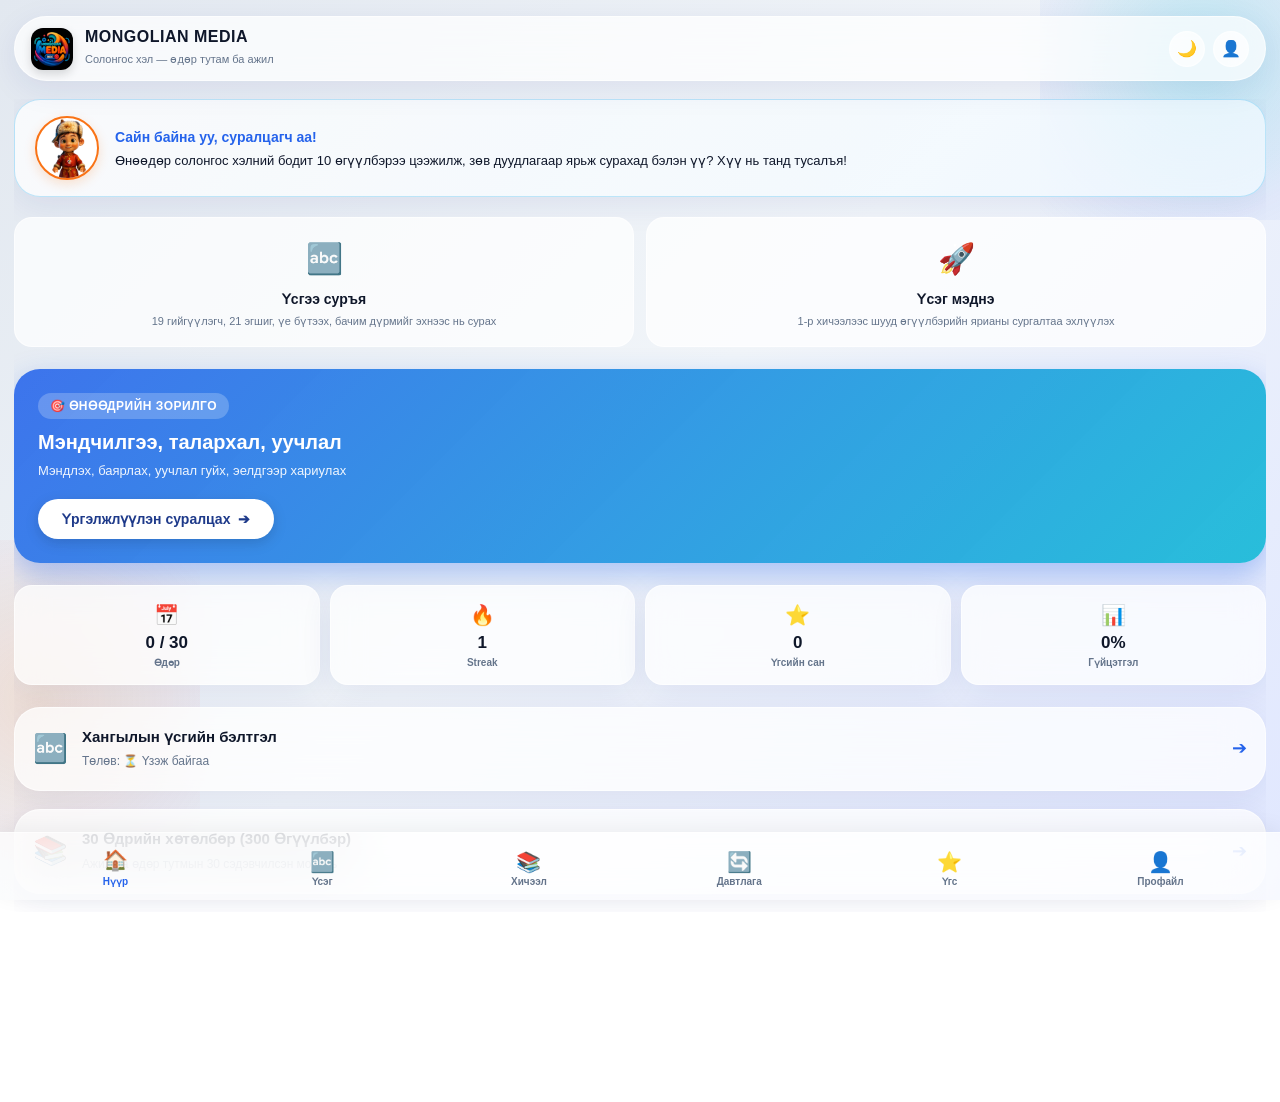
==== index.html @ 9efb55f0 "Deploy v55 - Offline Diagnostic Panel and thorough cache verification" ====
<!DOCTYPE html>
<html lang="mn">
<head>
  <meta charset="UTF-8">
  <meta name="viewport" content="width=device-width, initial-scale=1.0, maximum-scale=1.0, user-scalable=no, viewport-fit=cover">
  <meta name="theme-color" content="#090d16">
  <meta name="apple-mobile-web-app-capable" content="yes">
  <meta name="apple-mobile-web-app-status-bar-style" content="default">
  <meta name="apple-mobile-web-app-title" content="Солонгос Яриа">
  <link rel="manifest" href="/manifest.json">
  <link rel="apple-touch-icon" sizes="180x180" href="/apple-touch-icon-180x180.png">
  <link rel="apple-touch-icon" sizes="152x152" href="/apple-touch-icon-152x152.png">
  <link rel="apple-touch-icon" sizes="120x120" href="/apple-touch-icon-120x120.png">
  <link rel="apple-touch-icon" href="/apple-touch-icon.png">
  <link rel="apple-touch-icon-precomposed" href="/apple-touch-icon.png">
  <link rel="icon" type="image/png" sizes="180x180" href="/apple-touch-icon-180x180.png">
  <link rel="icon" type="image/png" sizes="192x192" href="/app-icon-192.png">
  <link rel="icon" type="image/png" sizes="512x512" href="/app-icon-512.png">
  <link rel="shortcut icon" href="/apple-touch-icon.png">
  <title>MONGOLIAN MEDIA — Солонгос хэлний сургалт</title>
  <link rel="stylesheet" href="css/glassmorphism.css">
  <script>
    (function() {
      if (!('serviceWorker' in navigator)) return;

      function showBadge(msg) {
        var b = document.getElementById('offline-ready-badge');
        if (!b) {
          b = document.createElement('div');
          b.id = 'offline-ready-badge';
          b.style.cssText = 'position:fixed;bottom:74px;left:50%;transform:translateX(-50%);background:linear-gradient(135deg,#059669,#10b981);color:#fff;padding:12px 22px;border-radius:30px;font-size:13px;font-weight:700;box-shadow:0 6px 20px rgba(0,0,0,0.5);z-index:99999;display:flex;align-items:center;gap:8px;font-family:-apple-system,BlinkMacSystemFont,sans-serif;cursor:pointer;animation:fadeIn 0.4s ease;';
          b.onclick = function() { b.remove(); };
          if (document.body) {
            document.body.appendChild(b);
          } else {
            window.addEventListener('DOMContentLoaded', function() { document.body.appendChild(b); });
          }
        }
        b.innerHTML = '<span>🟢</span><span>' + (msg || 'Офлайн горим бэлэн боллоо (Интернэтгүй ажиллана)') + '</span>';
      }

      navigator.serviceWorker.register('/sw.js', { scope: '/' }).then(function(reg) {
        console.log('[SW Head] Registered:', reg.scope);
        if (reg.active) showBadge();
        if (reg.installing) {
          reg.installing.addEventListener('statechange', function(e) {
            if (e.target.state === 'activated') showBadge();
          });
        }
        if (reg.waiting) {
          reg.waiting.addEventListener('statechange', function(e) {
            if (e.target.state === 'activated') showBadge();
          });
        }
      }).catch(function(e) { console.warn('[SW Head Err]', e); });

      navigator.serviceWorker.addEventListener('controllerchange', function() {
        showBadge();
      });

      if ('caches' in window) {
        var pollCount = 0;
        var pollTimer = setInterval(function() {
          pollCount++;
          caches.keys().then(function(keys) {
            var targetKey = keys.find(function(k) { return k.indexOf('mm-korean') !== -1; });
            if (targetKey) {
              caches.open(targetKey).then(function(c) {
                // Verify actual critical assets are in cache, NEVER just the cache name!
                Promise.all([
                  c.match('/index.html', { ignoreSearch: true }),
                  c.match('/js/app.js', { ignoreSearch: true }),
                  c.match('/js/curriculum_data.js', { ignoreSearch: true })
                ]).then(function(matches) {
                  var allFound = matches.every(function(m) { return m && m.ok; });
                  if (allFound) {
                    showBadge('🟢 Офлайн горим 100% бэлэн (Бүх файл суусан)');
                    clearInterval(pollTimer);
                  }
                }).catch(function() {});
              }).catch(function() {});
            }
            if (pollCount > 15) {
              clearInterval(pollTimer);
            }
          }).catch(function() { clearInterval(pollTimer); });
        }, 800);
      }
    })();
  </script>
</head>
<body>
  <!-- Ambient background glow elements (isolated in fixed viewport container) -->
  <div style="position: fixed; inset: 0; width: 100vw; height: 100vh; overflow: hidden; pointer-events: none; z-index: 0;">
    <div class="ambient-glow-1"></div>
    <div class="ambient-glow-2"></div>
  </div>

  <!-- Main Container -->
  <div class="app-container">
    <!-- PWA Installation Banner -->
    <div id="pwa-install-bar">
      <div class="banner-left">
        <span style="font-size: 20px;">📲</span>
        <span>Аппыг гар утсан дээрээ суулгах уу?</span>
      </div>
      <div style="display: flex; align-items: center; gap: 8px;">
        <button id="btn-pwa-install" class="banner-btn" style="display: none;">Суулгах</button>
        <button id="btn-ios-install" class="banner-btn" style="display: none;" onclick="PWA.showInstallModal()">Заавар</button>
        <button class="banner-close" onclick="PWA.dismissBanner()">&times;</button>
      </div>
    </div>

    <!-- Top Navigation Header -->
    <header class="app-header">
      <div class="header-brand" onclick="App.navigate('home')">
        <img src="assets/logo.jpg" alt="MONGOLIAN MEDIA Logo" class="header-logo">
        <div class="brand-titles">
          <h1>MONGOLIAN MEDIA</h1>
          <span class="tagline">Солонгос хэл — өдөр тутам ба ажил</span>
        </div>
      </div>
      <div class="header-actions">
        <button id="theme-toggle-btn" class="icon-btn" title="Өнгөний горим солих">
          <span id="theme-icon">🌙</span>
        </button>
        <button class="icon-btn" onclick="App.navigate('profile')" title="Хувийн тохиргоо">
          <span>👤</span>
        </button>
      </div>
    </header>

    <!-- Dynamic Content Area -->
    <main id="main-content">
      <!-- Injected via app.js -->
    </main>
  </div>

  <!-- Mobile Bottom Navigation Bar -->
  <nav class="mobile-bottom-nav">
    <button class="nav-item active" data-view="home">
      <span class="nav-icon">🏠</span>
      <span>Нүүр</span>
    </button>
    <button class="nav-item" data-view="alphabet">
      <span class="nav-icon">🔤</span>
      <span>Үсэг</span>
    </button>
    <button class="nav-item" data-view="lessons-list">
      <span class="nav-icon">📚</span>
      <span>Хичээл</span>
    </button>
    <button class="nav-item" data-view="review">
      <span class="nav-icon">🔄</span>
      <span>Давтлага</span>
    </button>
    <button class="nav-item" data-view="vocab">
      <span class="nav-icon">⭐</span>
      <span>Үгс</span>
    </button>
    <button class="nav-item" data-view="profile">
      <span class="nav-icon">👤</span>
      <span>Профайл</span>
    </button>
  </nav>

  <!-- Global Modal Overlay -->
  <div id="app-modal-overlay" class="modal-overlay" onclick="if(event.target===this) App.closeModal()">
    <div class="modal-content">
      <button class="modal-close" onclick="App.closeModal()">&times;</button>
      <h3 id="modal-title-text" style="font-size: 16px; font-weight: 800; margin-bottom: 14px; color: var(--text-main);">Гарчиг</h3>
      <div id="modal-body-area"></div>
    </div>
  </div>

  <!-- Application Logic Scripts -->
  <script src="js/api.js"></script>
  <script src="js/storage_manager.js"></script>
  <script src="js/speech_engine.js"></script>
  <script src="js/pwa.js"></script>
  <script src="js/alphabet_data.js"></script>
  <script src="js/curriculum_data.js"></script>
  <script src="js/app.js"></script>
</body>
</html>
---- css/glassmorphism.css ----
/* =============================================================
   MONGOLIAN MEDIA — Minimal Glassmorphism Design System
   Inspired by: "Minimal Glassmorphism: Clean. Calm. Clear."
   Supports: Light & Dark Modes, Frosted Glass Cards, Mobile-First
   ============================================================= */

:root {
  /* Brand Palette */
  --brand-orange: #f97316;
  --brand-cyan: #06b6d4;
  --brand-blue: #2563eb;
  --brand-red: #ef4444;

  /* Light Glass Theme (Default) */
  --bg-gradient: linear-gradient(135deg, #e2e8f0 0%, #f1f5f9 50%, #e0e7ff 100%);
  --glass-bg: rgba(255, 255, 255, 0.72);
  --glass-bg-hover: rgba(255, 255, 255, 0.88);
  --glass-border: rgba(255, 255, 255, 0.6);
  --glass-border-focus: rgba(37, 99, 235, 0.4);
  --glass-shadow: 0 8px 32px 0 rgba(31, 38, 135, 0.08);
  --glass-shadow-lg: 0 14px 40px 0 rgba(31, 38, 135, 0.14);

  --text-main: #0f172a;
  --text-muted: #64748b;
  --text-light: #94a3b8;
  --card-bg: #ffffff;
  --border-light: rgba(226, 232, 240, 0.8);

  --pill-bg: rgba(255, 255, 255, 0.65);
  --pill-active-bg: #2563eb;
  --pill-active-text: #ffffff;

  --success: #10b981;
  --success-bg: rgba(16, 185, 129, 0.12);
  --warning: #f59e0b;
  --warning-bg: rgba(245, 158, 11, 0.12);
  --danger: #ef4444;
  --danger-bg: rgba(239, 68, 68, 0.12);

  --radius-sm: 10px;
  --radius-md: 18px;
  --radius-lg: 26px;
  --radius-pill: 9999px;

  --font-sans: -apple-system, BlinkMacSystemFont, "Segoe UI", Roboto, "Nanum Gothic", sans-serif;
  --font-korean: "Nanum Gothic", "Malgun Gothic", -apple-system, BlinkMacSystemFont, sans-serif;
}

/* Dark Glass Theme */
body.dark-mode {
  --bg-gradient: linear-gradient(135deg, #090d16 0%, #0f172a 50%, #1e1b4b 100%);
  --glass-bg: rgba(15, 23, 42, 0.75);
  --glass-bg-hover: rgba(30, 41, 59, 0.88);
  --glass-border: rgba(255, 255, 255, 0.1);
  --glass-border-focus: rgba(56, 189, 248, 0.5);
  --glass-shadow: 0 8px 32px 0 rgba(0, 0, 0, 0.45);
  --glass-shadow-lg: 0 16px 48px 0 rgba(0, 0, 0, 0.65);

  --text-main: #f8fafc;
  --text-muted: #94a3b8;
  --text-light: #64748b;
  --card-bg: #1e293b;
  --border-light: rgba(51, 65, 85, 0.7);

  --pill-bg: rgba(30, 41, 59, 0.75);
  --pill-active-bg: #0284c7;
  --pill-active-text: #ffffff;
}

/* Global Reset */
*, *::before, *::after {
  box-sizing: border-box;
  margin: 0;
  padding: 0;
  -webkit-tap-highlight-color: transparent;
}

html {
  width: 100%;
  max-width: 100vw;
  overflow-x: hidden;
  -webkit-text-size-adjust: 100%;
}

body {
  font-family: var(--font-sans);
  background: var(--bg-gradient);
  background-attachment: fixed;
  color: var(--text-main);
  min-height: 100vh;
  width: 100%;
  max-width: 100vw;
  padding-bottom: 90px; /* Space for bottom nav */
  transition: background 0.3s ease, color 0.3s ease;
  line-height: 1.5;
  overflow-x: hidden;
  position: relative;
}

/* Ambient Floating Glow Spheres for Glass Effect */
.ambient-glow-1 {
  position: fixed;
  top: -100px;
  right: -80px;
  width: 320px;
  height: 320px;
  background: radial-gradient(circle, rgba(6, 182, 212, 0.22) 0%, rgba(37, 99, 235, 0.05) 70%, transparent 100%);
  pointer-events: none;
  z-index: 0;
  max-width: 100vw;
}

.ambient-glow-2 {
  position: fixed;
  bottom: 40px;
  left: -120px;
  width: 320px;
  height: 320px;
  background: radial-gradient(circle, rgba(249, 115, 22, 0.15) 0%, rgba(239, 68, 68, 0.04) 70%, transparent 100%);
  pointer-events: none;
  z-index: 0;
  max-width: 100vw;
}

/* App Wrapper Container */
.app-container {
  max-width: 680px;
  width: 100%;
  margin: 0 auto;
  padding: 16px 14px 32px;
  position: relative;
  z-index: 1;
  overflow-x: hidden;
}

/* Frosted Glass Card Base */
.glass-card {
  width: 100%;
  max-width: 100%;
  box-sizing: border-box;
  background: var(--glass-bg);
  backdrop-filter: blur(20px);
  -webkit-backdrop-filter: blur(20px);
  border: 1px solid var(--glass-border);
  box-shadow: var(--glass-shadow);
  border-radius: var(--radius-lg);
  padding: 18px 18px;
  margin-bottom: 18px;
  word-wrap: break-word;
  overflow-wrap: break-word;
  transition: transform 0.2s ease, box-shadow 0.2s ease, border-color 0.2s ease;
}

.glass-card:hover {
  border-color: var(--glass-border-focus);
}

/* Top App Header */
.app-header {
  display: flex;
  align-items: center;
  justify-content: space-between;
  padding: 10px 16px;
  margin-bottom: 18px;
  border-radius: var(--radius-pill);
  background: var(--glass-bg);
  backdrop-filter: blur(24px);
  -webkit-backdrop-filter: blur(24px);
  border: 1px solid var(--glass-border);
  box-shadow: var(--glass-shadow);
}

.header-brand {
  display: flex;
  align-items: center;
  gap: 12px;
  cursor: pointer;
}

.header-logo {
  width: 42px;
  height: 42px;
  border-radius: 12px;
  object-fit: cover;
  box-shadow: 0 4px 10px rgba(0, 0, 0, 0.15);
}

.brand-titles h1 {
  font-size: 16px;
  font-weight: 800;
  line-height: 1.2;
  letter-spacing: 0.5px;
  color: var(--text-main);
}

.brand-titles .tagline {
  font-size: 11px;
  color: var(--text-muted);
  font-weight: 500;
}

.header-actions {
  display: flex;
  align-items: center;
  gap: 8px;
}

.icon-btn {
  background: var(--glass-bg);
  border: 1px solid var(--glass-border);
  color: var(--text-main);
  width: 36px;
  height: 36px;
  border-radius: 50%;
  display: inline-flex;
  align-items: center;
  justify-content: center;
  font-size: 16px;
  cursor: pointer;
  transition: all 0.15s ease;
}

.icon-btn:hover {
  background: var(--glass-bg-hover);
  transform: translateY(-1px);
}

.icon-btn:active {
  transform: scale(0.95);
}

/* Mascot Helper Banner (Монгол хүү) */
.mascot-banner {
  display: flex;
  align-items: center;
  gap: 16px;
  background: linear-gradient(135deg, rgba(255, 255, 255, 0.75) 0%, rgba(240, 249, 255, 0.75) 100%);
  border: 1px solid rgba(14, 165, 233, 0.25);
  border-radius: var(--radius-lg);
  padding: 16px 20px;
  margin-bottom: 20px;
  box-shadow: var(--glass-shadow);
}

body.dark-mode .mascot-banner {
  background: linear-gradient(135deg, rgba(15, 23, 42, 0.8) 0%, rgba(12, 74, 110, 0.35) 100%);
  border-color: rgba(56, 189, 248, 0.25);
}

.mascot-img {
  width: 64px;
  height: 64px;
  object-fit: cover;
  border-radius: 50%;
  background: #ffffff;
  border: 2px solid var(--brand-orange);
  box-shadow: 0 4px 12px rgba(249, 115, 22, 0.2);
  flex-shrink: 0;
}

.mascot-bubble {
  flex: 1;
}

.mascot-bubble h3 {
  font-size: 14px;
  font-weight: 700;
  color: var(--brand-blue);
  margin-bottom: 4px;
}

body.dark-mode .mascot-bubble h3 {
  color: #38bdf8;
}

.mascot-bubble p {
  font-size: 13px;
  color: var(--text-main);
  line-height: 1.4;
}

/* Segmented Control / Pill Tabs */
.segmented-pills {
  display: flex;
  align-items: center;
  background: var(--pill-bg);
  padding: 4px;
  border-radius: var(--radius-pill);
  border: 1px solid var(--glass-border);
  gap: 6px;
  margin-bottom: 18px;
  width: 100%;
  max-width: 100%;
  box-sizing: border-box;
  overflow-x: auto !important;
  overflow-y: hidden;
  -webkit-overflow-scrolling: touch;
  scrollbar-width: none;
}

.segmented-pills::-webkit-scrollbar {
  display: none;
  width: 0;
  height: 0;
}

.pill-btn {
  flex: 0 0 auto !important;
  padding: 7px 14px;
  border: none;
  background: transparent;
  color: var(--text-muted);
  font-size: 12px;
  font-weight: 600;
  border-radius: var(--radius-pill);
  cursor: pointer;
  transition: all 0.2s ease;
  text-align: center;
  white-space: nowrap;
}

.pill-btn.active {
  background: var(--pill-active-bg);
  color: var(--pill-active-text);
  box-shadow: 0 2px 8px rgba(37, 99, 235, 0.3);
}

/* Quick Resume / Hero Card */
.hero-card {
  background: linear-gradient(135deg, rgba(37, 99, 235, 0.88) 0%, rgba(6, 182, 212, 0.85) 100%);
  color: #ffffff;
  border-radius: var(--radius-lg);
  padding: 24px;
  box-shadow: 0 12px 30px rgba(37, 99, 235, 0.35);
  margin-bottom: 22px;
  position: relative;
  overflow: hidden;
}

.hero-card .hero-tag {
  display: inline-block;
  background: rgba(255, 255, 255, 0.22);
  padding: 4px 12px;
  border-radius: var(--radius-pill);
  font-size: 12px;
  font-weight: 700;
  margin-bottom: 10px;
  letter-spacing: 0.5px;
}

.hero-card h2 {
  font-size: 20px;
  font-weight: 800;
  margin-bottom: 6px;
  line-height: 1.3;
}

.hero-card p {
  font-size: 13px;
  opacity: 0.92;
  margin-bottom: 18px;
}

.btn-resume {
  background: #ffffff;
  color: #1e3a8a;
  border: none;
  padding: 12px 24px;
  border-radius: var(--radius-pill);
  font-size: 14px;
  font-weight: 800;
  cursor: pointer;
  box-shadow: 0 4px 14px rgba(0, 0, 0, 0.15);
  transition: transform 0.15s ease, box-shadow 0.15s ease;
  display: inline-flex;
  align-items: center;
  gap: 8px;
}

.btn-resume:hover {
  transform: translateY(-2px);
  box-shadow: 0 6px 18px rgba(0, 0, 0, 0.22);
}

/* 4 Core Stat Chips */
.stats-grid {
  display: grid;
  grid-template-columns: repeat(4, 1fr);
  gap: 10px;
  margin-bottom: 22px;
}

.stat-chip {
  background: var(--glass-bg);
  backdrop-filter: blur(16px);
  border: 1px solid var(--glass-border);
  border-radius: var(--radius-md);
  padding: 14px 10px;
  text-align: center;
  box-shadow: var(--glass-shadow);
}

.stat-chip .chip-icon {
  font-size: 20px;
  margin-bottom: 4px;
}

.stat-chip .chip-val {
  font-size: 17px;
  font-weight: 800;
  color: var(--text-main);
  line-height: 1.1;
}

.stat-chip .chip-label {
  font-size: 10px;
  color: var(--text-muted);
  font-weight: 600;
  margin-top: 2px;
}

/* Choice Cards (Learn Alphabet vs Direct Day 1) */
.choice-cards-grid {
  display: grid;
  grid-template-columns: 1fr 1fr;
  gap: 12px;
  margin-bottom: 22px;
}

.choice-box {
  background: var(--glass-bg);
  border: 1px solid var(--glass-border);
  border-radius: var(--radius-md);
  padding: 18px 16px;
  text-align: center;
  cursor: pointer;
  transition: all 0.2s ease;
}

.choice-box:hover {
  transform: translateY(-2px);
  border-color: var(--brand-blue);
  background: var(--glass-bg-hover);
}

.choice-box .choice-icon {
  font-size: 30px;
  margin-bottom: 8px;
}

.choice-box h4 {
  font-size: 14px;
  font-weight: 700;
  margin-bottom: 4px;
  color: var(--text-main);
}

.choice-box p {
  font-size: 11px;
  color: var(--text-muted);
  line-height: 1.3;
}

/* Letters Grid */
.letters-grid {
  display: grid;
  grid-template-columns: repeat(2, 1fr);
  gap: 10px;
  width: 100%;
  max-width: 100%;
  box-sizing: border-box;
}

@media (min-width: 480px) {
  .letters-grid {
    grid-template-columns: repeat(auto-fill, minmax(130px, 1fr));
    gap: 12px;
  }
}

/* Sentence Card (Master Detail) */
.sentence-card {
  background: var(--glass-bg);
  backdrop-filter: blur(24px);
  border: 1px solid var(--glass-border);
  border-radius: var(--radius-lg);
  padding: 24px;
  margin-bottom: 20px;
  box-shadow: var(--glass-shadow-lg);
}

.sentence-header {
  display: flex;
  align-items: center;
  justify-content: space-between;
  margin-bottom: 14px;
}

.sentence-badge {
  font-size: 12px;
  font-weight: 700;
  padding: 3px 10px;
  border-radius: var(--radius-pill);
  background: rgba(37, 99, 235, 0.12);
  color: var(--brand-blue);
}

body.dark-mode .sentence-badge {
  background: rgba(56, 189, 248, 0.15);
  color: #38bdf8;
}

.korean-text-large {
  font-family: var(--font-korean);
  font-size: 26px;
  font-weight: 800;
  color: var(--text-main);
  line-height: 1.35;
  margin-bottom: 8px;
}

.mongolian-meaning {
  font-size: 17px;
  font-weight: 600;
  color: var(--brand-blue);
  margin-bottom: 6px;
}

body.dark-mode .mongolian-meaning {
  color: #38bdf8;
}

.mongolian-galig {
  font-size: 14px;
  color: var(--text-muted);
  font-style: italic;
  margin-bottom: 12px;
}

.context-box {
  background: rgba(245, 158, 11, 0.08);
  border-left: 3px solid var(--brand-orange);
  padding: 8px 12px;
  border-radius: 4px var(--radius-sm) var(--radius-sm) 4px;
  font-size: 12px;
  color: var(--text-main);
  margin-bottom: 16px;
  line-height: 1.4;
}

/* Interactive Action Buttons on Card */
.card-audio-actions {
  display: flex;
  flex-wrap: wrap;
  gap: 8px;
  margin-bottom: 18px;
}

.btn-glass {
  background: var(--glass-bg);
  border: 1px solid var(--glass-border);
  color: var(--text-main);
  padding: 8px 14px;
  border-radius: var(--radius-pill);
  font-size: 13px;
  font-weight: 600;
  cursor: pointer;
  display: inline-flex;
  align-items: center;
  gap: 6px;
  transition: all 0.15s ease;
}

.btn-glass:hover {
  background: var(--glass-bg-hover);
  border-color: var(--brand-blue);
}

.btn-glass.btn-record {
  background: rgba(239, 68, 68, 0.12);
  color: #dc2626;
  border-color: rgba(239, 68, 68, 0.3);
}

.btn-glass.btn-record.recording {
  background: #ef4444;
  color: #ffffff;
  animation: pulse 1.2s infinite;
}

@keyframes pulse {
  0% { transform: scale(1); }
  50% { transform: scale(1.05); }
  100% { transform: scale(1); }
}

/* Sub-Vocabulary Table / List */
.sub-vocab-list {
  border-top: 1px solid var(--border-light);
  padding-top: 14px;
  margin-top: 14px;
}

.sub-vocab-title {
  font-size: 12px;
  font-weight: 700;
  color: var(--text-muted);
  text-transform: uppercase;
  letter-spacing: 0.5px;
  margin-bottom: 10px;
}

.sub-vocab-item {
  display: flex;
  align-items: center;
  justify-content: space-between;
  padding: 6px 0;
  font-size: 13px;
  border-bottom: 1px dashed var(--border-light);
}

.sub-vocab-item:last-child {
  border-bottom: none;
}

.vocab-ko {
  font-family: var(--font-korean);
  font-weight: 700;
  color: var(--text-main);
}

.vocab-mn {
  color: var(--text-muted);
}

/* Shadowing & Speech Assessment Feedback Box */
.assessment-feedback {
  background: rgba(16, 185, 129, 0.08);
  border: 1px solid rgba(16, 185, 129, 0.25);
  border-radius: var(--radius-md);
  padding: 14px 16px;
  margin-top: 14px;
  animation: fadeIn 0.3s ease;
}

.assessment-feedback.needs-retry {
  background: rgba(245, 158, 11, 0.08);
  border-color: rgba(245, 158, 11, 0.25);
}

.feedback-score-bar {
  display: flex;
  align-items: center;
  justify-content: space-between;
  margin-bottom: 6px;
}

.score-badge {
  font-size: 14px;
  font-weight: 800;
  padding: 3px 10px;
  border-radius: var(--radius-pill);
}

.score-badge.high {
  background: #10b981;
  color: #ffffff;
}

.score-badge.mid {
  background: #f59e0b;
  color: #ffffff;
}

.score-badge.low {
  background: #ef4444;
  color: #ffffff;
}

/* Bottom Navigation Bar (Mobile Native Style) */
.mobile-bottom-nav {
  position: fixed;
  bottom: 0;
  left: 0;
  right: 0;
  height: 68px;
  background: var(--glass-bg);
  backdrop-filter: blur(28px);
  -webkit-backdrop-filter: blur(28px);
  border-top: 1px solid var(--glass-border);
  display: flex;
  align-items: center;
  justify-content: space-around;
  padding: 4px 12px env(safe-area-inset-bottom);
  z-index: 100;
  box-shadow: 0 -4px 20px rgba(0, 0, 0, 0.06);
}

.nav-item {
  display: flex;
  flex-direction: column;
  align-items: center;
  justify-content: center;
  background: transparent;
  border: none;
  color: var(--text-muted);
  font-size: 10px;
  font-weight: 600;
  cursor: pointer;
  padding: 4px 8px;
  border-radius: 12px;
  transition: all 0.15s ease;
  min-width: 54px;
}

.nav-item .nav-icon {
  font-size: 20px;
  margin-bottom: 2px;
  transition: transform 0.15s ease;
}

.nav-item.active {
  color: var(--brand-blue);
}

body.dark-mode .nav-item.active {
  color: #38bdf8;
}

.nav-item.active .nav-icon {
  transform: translateY(-2px);
}

/* Modals */
.modal-overlay {
  position: fixed;
  top: 0;
  left: 0;
  right: 0;
  bottom: 0;
  background: rgba(15, 23, 42, 0.65);
  backdrop-filter: blur(8px);
  -webkit-backdrop-filter: blur(8px);
  display: flex;
  align-items: center;
  justify-content: center;
  padding: 16px;
  z-index: 200;
  opacity: 0;
  pointer-events: none;
  transition: opacity 0.25s ease;
}

.modal-overlay.active {
  opacity: 1;
  pointer-events: auto;
}

.modal-content {
  background: var(--card-bg);
  border: 1px solid var(--glass-border);
  border-radius: var(--radius-lg);
  max-width: 520px;
  width: 100%;
  max-height: 85vh;
  overflow-y: auto;
  padding: 24px 26px;
  box-shadow: 0 20px 50px rgba(0, 0, 0, 0.35);
  position: relative;
  transform: scale(0.95);
  transition: transform 0.25s ease;
}

.modal-overlay.active .modal-content {
  transform: scale(1);
}

.modal-close {
  position: absolute;
  top: 16px;
  right: 18px;
  background: transparent;
  border: none;
  font-size: 20px;
  color: var(--text-muted);
  cursor: pointer;
}

/* Form inputs & buttons */
.form-group {
  margin-bottom: 16px;
}

.form-label {
  display: block;
  font-size: 13px;
  font-weight: 600;
  color: var(--text-main);
  margin-bottom: 6px;
}

.form-input {
  width: 100%;
  padding: 12px 14px;
  background: var(--glass-bg);
  border: 1px solid var(--glass-border);
  border-radius: var(--radius-md);
  color: var(--text-main);
  font-size: 14px;
  outline: none;
  transition: border-color 0.2s;
}

.form-input:focus {
  border-color: var(--brand-blue);
}

.btn-primary {
  width: 100%;
  background: linear-gradient(135deg, var(--brand-blue) 0%, var(--brand-cyan) 100%);
  color: #ffffff;
  border: none;
  padding: 13px 20px;
  border-radius: var(--radius-pill);
  font-size: 14px;
  font-weight: 700;
  cursor: pointer;
  box-shadow: 0 4px 14px rgba(37, 99, 235, 0.3);
  transition: transform 0.15s ease, box-shadow 0.15s ease;
}

.btn-primary:active {
  transform: scale(0.98);
}

/* Animations */
@keyframes fadeIn {
  from { opacity: 0; transform: translateY(6px); }
  to { opacity: 1; transform: translateY(0); }
}

.fade-in {
  animation: fadeIn 0.25s ease-out;
}

/* PWA Install Banner */
#pwa-install-bar {
  display: none;
  align-items: center;
  justify-content: space-between;
  gap: 12px;
  background: linear-gradient(135deg, rgba(37, 99, 235, 0.95) 0%, rgba(6, 182, 212, 0.9) 100%);
  color: #ffffff;
  padding: 10px 16px;
  border-radius: var(--radius-md);
  margin-bottom: 16px;
  box-shadow: 0 4px 16px rgba(37, 99, 235, 0.28);
  font-size: 13px;
  font-weight: 500;
  backdrop-filter: blur(12px);
  -webkit-backdrop-filter: blur(12px);
  border: 1px solid rgba(255, 255, 255, 0.25);
}

#pwa-install-bar .banner-left {
  display: flex;
  align-items: center;
  gap: 10px;
}

#pwa-install-bar .banner-btn {
  background: #ffffff;
  color: #1e3a8a;
  border: none;
  padding: 7px 16px;
  border-radius: var(--radius-pill);
  font-size: 12px;
  font-weight: 700;
  cursor: pointer;
  white-space: nowrap;
  box-shadow: 0 2px 8px rgba(0,0,0,0.15);
  transition: transform 0.15s ease;
}

#pwa-install-bar .banner-btn:active {
  transform: scale(0.96);
}

#pwa-install-bar .banner-close {
  background: transparent;
  border: none;
  color: #ffffff;
  font-size: 20px;
  cursor: pointer;
  opacity: 0.85;
  padding: 0 4px;
  line-height: 1;
}

/* App container padding for fixed navigation */
.app-container {
  padding-bottom: 100px;
}

/* -------------------------------------------------------------
 * Quiz Interactive Cards & Audio Buttons
 * ------------------------------------------------------------- */
.quiz-opt-card {
  display: flex;
  align-items: center;
  justify-content: space-between;
  padding: 12px 14px;
  background: var(--glass-bg);
  border: 1.5px solid var(--glass-border);
  border-radius: 14px;
  cursor: pointer;
  transition: all 0.18s ease;
  user-select: none;
  -webkit-tap-highlight-color: transparent;
  gap: 10px;
}

.quiz-opt-card:hover {
  border-color: var(--brand-blue);
  background: var(--glass-bg-hover);
}

.quiz-opt-card:active {
  transform: scale(0.99);
}

.quiz-opt-card.selected-correct {
  background: rgba(16, 185, 129, 0.14) !important;
  border-color: #10b981 !important;
  color: #065f46 !important;
}

.quiz-opt-card.selected-wrong {
  background: rgba(239, 68, 68, 0.12) !important;
  border-color: #ef4444 !important;
  color: #991b1b !important;
}

.quiz-opt-card.revealed-correct {
  background: rgba(16, 185, 129, 0.08) !important;
  border-color: #10b981 !important;
  border-style: dashed !important;
}

.quiz-opt-card.dimmed {
  opacity: 0.55;
}

.quiz-audio-btn {
  background: rgba(37, 99, 235, 0.08);
  border: 1px solid rgba(37, 99, 235, 0.2);
  color: var(--brand-blue);
  width: 38px;
  height: 38px;
  min-width: 38px;
  min-height: 38px;
  border-radius: 50%;
  display: flex;
  align-items: center;
  justify-content: center;
  font-size: 16px;
  cursor: pointer;
  transition: transform 0.15s, background 0.15s;
  box-sizing: border-box;
}

.quiz-audio-btn:hover {
  background: rgba(37, 99, 235, 0.18);
  transform: scale(1.06);
}

.quiz-audio-btn:active {
  transform: scale(0.92);
  background: var(--brand-blue);
  color: #ffffff;
}

/* Mobile Viewport Overflow Immunity (iPhone / Safari) */
html, body {
  overflow-x: hidden !important;
  width: 100% !important;
  max-width: 100vw !important;
}

.app-container, #main-content {
  overflow-x: hidden !important;
  width: 100% !important;
  max-width: 100% !important;
  box-sizing: border-box !important;
}

select, input, textarea {
  min-width: 0 !important;
  max-width: 100% !important;
  box-sizing: border-box !important;
}
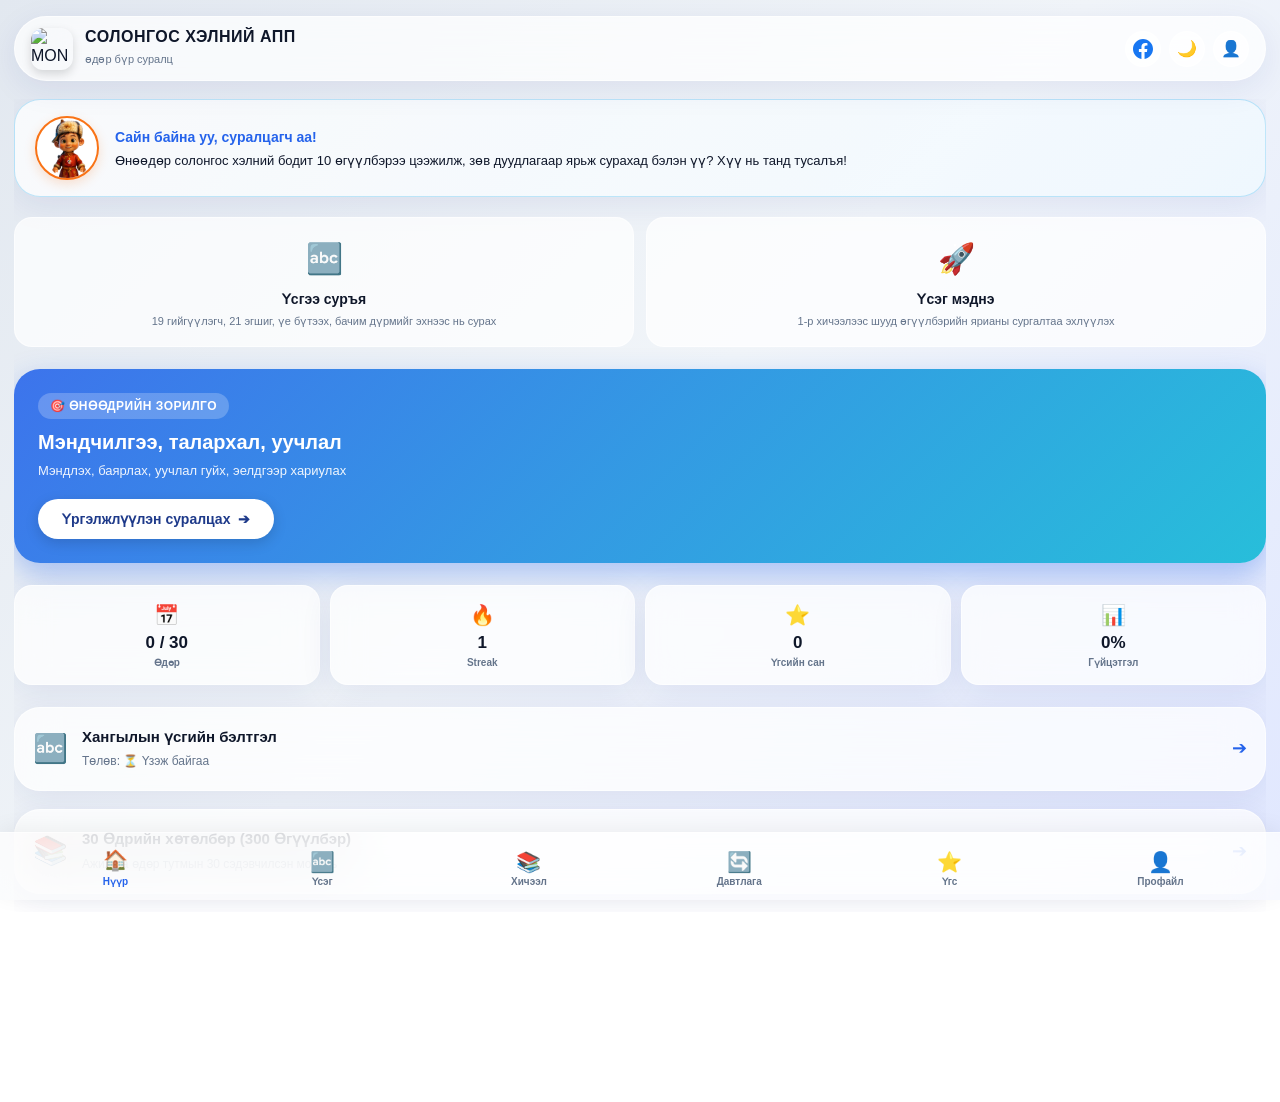
==== commit 538a455e: "fix: v65 header branding, quiz retry button, and test account auth" ====
--- a/index.html
+++ b/index.html
@@ -1,185 +1,117 @@
-<!DOCTYPE html>
-<html lang="mn">
-<head>
-  <meta charset="UTF-8">
-  <meta name="viewport" content="width=device-width, initial-scale=1.0, maximum-scale=1.0, user-scalable=no, viewport-fit=cover">
-  <meta name="theme-color" content="#090d16">
-  <meta name="apple-mobile-web-app-capable" content="yes">
-  <meta name="apple-mobile-web-app-status-bar-style" content="default">
-  <meta name="apple-mobile-web-app-title" content="Солонгос Яриа">
-  <link rel="manifest" href="/manifest.json">
-  <link rel="apple-touch-icon" sizes="180x180" href="/apple-touch-icon-180x180.png">
-  <link rel="apple-touch-icon" sizes="152x152" href="/apple-touch-icon-152x152.png">
-  <link rel="apple-touch-icon" sizes="120x120" href="/apple-touch-icon-120x120.png">
-  <link rel="apple-touch-icon" href="/apple-touch-icon.png">
-  <link rel="apple-touch-icon-precomposed" href="/apple-touch-icon.png">
-  <link rel="icon" type="image/png" sizes="180x180" href="/apple-touch-icon-180x180.png">
-  <link rel="icon" type="image/png" sizes="192x192" href="/app-icon-192.png">
-  <link rel="icon" type="image/png" sizes="512x512" href="/app-icon-512.png">
-  <link rel="shortcut icon" href="/apple-touch-icon.png">
-  <title>MONGOLIAN MEDIA — Солонгос хэлний сургалт</title>
-  <link rel="stylesheet" href="css/glassmorphism.css">
-  <script>
-    (function() {
-      if (!('serviceWorker' in navigator)) return;
-
-      function showBadge(msg) {
-        var b = document.getElementById('offline-ready-badge');
-        if (!b) {
-          b = document.createElement('div');
-          b.id = 'offline-ready-badge';
-          b.style.cssText = 'position:fixed;bottom:74px;left:50%;transform:translateX(-50%);background:linear-gradient(135deg,#059669,#10b981);color:#fff;padding:12px 22px;border-radius:30px;font-size:13px;font-weight:700;box-shadow:0 6px 20px rgba(0,0,0,0.5);z-index:99999;display:flex;align-items:center;gap:8px;font-family:-apple-system,BlinkMacSystemFont,sans-serif;cursor:pointer;animation:fadeIn 0.4s ease;';
-          b.onclick = function() { b.remove(); };
-          if (document.body) {
-            document.body.appendChild(b);
-          } else {
-            window.addEventListener('DOMContentLoaded', function() { document.body.appendChild(b); });
-          }
-        }
-        b.innerHTML = '<span>🟢</span><span>' + (msg || 'Офлайн горим бэлэн боллоо (Интернэтгүй ажиллана)') + '</span>';
-      }
-
-      navigator.serviceWorker.register('/sw.js', { scope: '/' }).then(function(reg) {
-        console.log('[SW Head] Registered:', reg.scope);
-        if (reg.active) showBadge();
-        if (reg.installing) {
-          reg.installing.addEventListener('statechange', function(e) {
-            if (e.target.state === 'activated') showBadge();
-          });
-        }
-        if (reg.waiting) {
-          reg.waiting.addEventListener('statechange', function(e) {
-            if (e.target.state === 'activated') showBadge();
-          });
-        }
-      }).catch(function(e) { console.warn('[SW Head Err]', e); });
-
-      navigator.serviceWorker.addEventListener('controllerchange', function() {
-        showBadge();
-      });
-
-      if ('caches' in window) {
-        var pollCount = 0;
-        var pollTimer = setInterval(function() {
-          pollCount++;
-          caches.keys().then(function(keys) {
-            var targetKey = keys.find(function(k) { return k.indexOf('mm-korean') !== -1; });
-            if (targetKey) {
-              caches.open(targetKey).then(function(c) {
-                // Verify actual critical assets are in cache, NEVER just the cache name!
-                Promise.all([
-                  c.match('/index.html', { ignoreSearch: true }),
-                  c.match('/js/app.js', { ignoreSearch: true }),
-                  c.match('/js/curriculum_data.js', { ignoreSearch: true })
-                ]).then(function(matches) {
-                  var allFound = matches.every(function(m) { return m && m.ok; });
-                  if (allFound) {
-                    showBadge('🟢 Офлайн горим 100% бэлэн (Бүх файл суусан)');
-                    clearInterval(pollTimer);
-                  }
-                }).catch(function() {});
-              }).catch(function() {});
-            }
-            if (pollCount > 15) {
-              clearInterval(pollTimer);
-            }
-          }).catch(function() { clearInterval(pollTimer); });
-        }, 800);
-      }
-    })();
-  </script>
-</head>
-<body>
-  <!-- Ambient background glow elements (isolated in fixed viewport container) -->
-  <div style="position: fixed; inset: 0; width: 100vw; height: 100vh; overflow: hidden; pointer-events: none; z-index: 0;">
-    <div class="ambient-glow-1"></div>
-    <div class="ambient-glow-2"></div>
-  </div>
-
-  <!-- Main Container -->
-  <div class="app-container">
-    <!-- PWA Installation Banner -->
-    <div id="pwa-install-bar">
-      <div class="banner-left">
-        <span style="font-size: 20px;">📲</span>
-        <span>Аппыг гар утсан дээрээ суулгах уу?</span>
-      </div>
-      <div style="display: flex; align-items: center; gap: 8px;">
-        <button id="btn-pwa-install" class="banner-btn" style="display: none;">Суулгах</button>
-        <button id="btn-ios-install" class="banner-btn" style="display: none;" onclick="PWA.showInstallModal()">Заавар</button>
-        <button class="banner-close" onclick="PWA.dismissBanner()">&times;</button>
-      </div>
-    </div>
-
-    <!-- Top Navigation Header -->
-    <header class="app-header">
-      <div class="header-brand" onclick="App.navigate('home')">
-        <img src="assets/logo.jpg" alt="MONGOLIAN MEDIA Logo" class="header-logo">
-        <div class="brand-titles">
-          <h1>MONGOLIAN MEDIA</h1>
-          <span class="tagline">Солонгос хэл — өдөр тутам ба ажил</span>
-        </div>
-      </div>
-      <div class="header-actions">
-        <button id="theme-toggle-btn" class="icon-btn" title="Өнгөний горим солих">
-          <span id="theme-icon">🌙</span>
-        </button>
-        <button class="icon-btn" onclick="App.navigate('profile')" title="Хувийн тохиргоо">
-          <span>👤</span>
-        </button>
-      </div>
-    </header>
-
-    <!-- Dynamic Content Area -->
-    <main id="main-content">
-      <!-- Injected via app.js -->
-    </main>
-  </div>
-
-  <!-- Mobile Bottom Navigation Bar -->
-  <nav class="mobile-bottom-nav">
-    <button class="nav-item active" data-view="home">
-      <span class="nav-icon">🏠</span>
-      <span>Нүүр</span>
-    </button>
-    <button class="nav-item" data-view="alphabet">
-      <span class="nav-icon">🔤</span>
-      <span>Үсэг</span>
-    </button>
-    <button class="nav-item" data-view="lessons-list">
-      <span class="nav-icon">📚</span>
-      <span>Хичээл</span>
-    </button>
-    <button class="nav-item" data-view="review">
-      <span class="nav-icon">🔄</span>
-      <span>Давтлага</span>
-    </button>
-    <button class="nav-item" data-view="vocab">
-      <span class="nav-icon">⭐</span>
-      <span>Үгс</span>
-    </button>
-    <button class="nav-item" data-view="profile">
-      <span class="nav-icon">👤</span>
-      <span>Профайл</span>
-    </button>
-  </nav>
-
-  <!-- Global Modal Overlay -->
-  <div id="app-modal-overlay" class="modal-overlay" onclick="if(event.target===this) App.closeModal()">
-    <div class="modal-content">
-      <button class="modal-close" onclick="App.closeModal()">&times;</button>
-      <h3 id="modal-title-text" style="font-size: 16px; font-weight: 800; margin-bottom: 14px; color: var(--text-main);">Гарчиг</h3>
-      <div id="modal-body-area"></div>
-    </div>
-  </div>
-
-  <!-- Application Logic Scripts -->
-  <script src="js/api.js"></script>
-  <script src="js/storage_manager.js"></script>
-  <script src="js/speech_engine.js"></script>
-  <script src="js/pwa.js"></script>
-  <script src="js/alphabet_data.js"></script>
-  <script src="js/curriculum_data.js"></script>
-  <script src="js/app.js"></script>
-</body>
-</html>
+<!DOCTYPE html>
+<html lang="mn">
+<head>
+  <meta charset="UTF-8">
+  <meta name="viewport" content="width=device-width, initial-scale=1.0, maximum-scale=1.0, user-scalable=no, viewport-fit=cover">
+  <meta name="theme-color" content="#090d16">
+  <meta name="apple-mobile-web-app-capable" content="yes">
+  <meta name="apple-mobile-web-app-status-bar-style" content="default">
+  <meta name="apple-mobile-web-app-title" content="MON KOR">
+  <link rel="manifest" href="/manifest.json">
+  <link rel="apple-touch-icon" sizes="180x180" href="/apple-touch-icon-180x180-v62.png">
+  <link rel="apple-touch-icon" href="/apple-touch-icon.png">
+  <link rel="icon" type="image/png" sizes="192x192" href="/app-icon-192.png">
+  <link rel="icon" type="image/png" sizes="512x512" href="/app-icon-512.png">
+  <link rel="shortcut icon" type="image/png" href="/favicon.png">
+  <title>MONGOLIAN MEDIA — Солонгос хэлний сургалт</title>
+  <link rel="stylesheet" href="css/glassmorphism.css">
+</head>
+<body>
+  <!-- Atmospheric Sunset Rider Wallpaper Background -->
+  <div class="app-wallpaper-container">
+    <div class="app-wallpaper-bg"></div>
+    <div class="app-wallpaper-tint"></div>
+  </div>
+
+  <!-- Main Container -->
+  <div class="app-container">
+    <!-- PWA Installation Banner -->
+    <div id="pwa-install-bar">
+      <div class="banner-left">
+        <span style="font-size: 20px;">📲</span>
+        <span>Аппыг гар утсан дээрээ суулгах уу?</span>
+      </div>
+      <div style="display: flex; align-items: center; gap: 8px;">
+        <button id="btn-pwa-install" class="banner-btn" style="display: none;">Суулгах</button>
+        <button id="btn-ios-install" class="banner-btn" style="display: none;" onclick="PWA.showInstallModal()">Заавар</button>
+        <button class="banner-close" onclick="PWA.dismissBanner()">&times;</button>
+      </div>
+    </div>
+
+    <!-- Top Navigation Header -->
+    <header class="app-header">
+      <div class="header-brand" onclick="App.navigate('home')">
+        <img src="assets/mon_kor_logo.png" alt="MON KOR Logo" class="header-logo">
+        <div class="brand-titles">
+          <h1>СОЛОНГОС ХЭЛНИЙ АПП</h1>
+          <span class="tagline">өдөр бүр суралц</span>
+        </div>
+      </div>
+      <div class="header-actions">
+        <a href="https://www.facebook.com/MediaGorrr" id="header-fb-btn" class="icon-btn fb-header-btn" title="СОЛОНГОС ХЭЛНИЙ АПП Facebook" target="_blank" rel="noopener noreferrer" onclick="App.openFacebook(event)">
+          <svg width="20" height="20" viewBox="0 0 24 24" fill="#1877F2">
+            <path d="M24 12.073c0-6.627-5.373-12-12-12s-12 5.373-12 12c0 5.99 4.388 10.954 10.125 11.854v-8.385H7.078v-3.47h3.047V9.43c0-3.007 1.792-4.669 4.533-4.669 1.312 0 2.686.235 2.686.235v2.953H15.83c-1.491 0-1.956.925-1.956 1.874v2.25h3.328l-.532 3.47h-2.796v8.385C19.612 23.027 24 18.062 24 12.073z"/>
+          </svg>
+        </a>
+        <button id="theme-toggle-btn" class="icon-btn" title="Өнгөний горим солих">
+          <span id="theme-icon">🌙</span>
+        </button>
+        <button class="icon-btn" onclick="App.navigate('profile')" title="Хувийн тохиргоо">
+          <span>👤</span>
+        </button>
+      </div>
+    </header>
+
+    <!-- Dynamic Content Area -->
+    <main id="main-content">
+      <!-- Injected via app.js -->
+    </main>
+  </div>
+
+  <!-- Mobile Bottom Navigation Bar -->
+  <nav class="mobile-bottom-nav">
+    <button class="nav-item active" data-view="home">
+      <span class="nav-icon">🏠</span>
+      <span>Нүүр</span>
+    </button>
+    <button class="nav-item" data-view="alphabet">
+      <span class="nav-icon">🔤</span>
+      <span>Үсэг</span>
+    </button>
+    <button class="nav-item" data-view="lessons-list">
+      <span class="nav-icon">📚</span>
+      <span>Хичээл</span>
+    </button>
+    <button class="nav-item" data-view="review">
+      <span class="nav-icon">🔄</span>
+      <span>Давтлага</span>
+    </button>
+    <button class="nav-item" data-view="vocab">
+      <span class="nav-icon">⭐</span>
+      <span>Үгс</span>
+    </button>
+    <button class="nav-item" data-view="profile">
+      <span class="nav-icon">👤</span>
+      <span>Профайл</span>
+    </button>
+  </nav>
+
+  <!-- Global Modal Overlay -->
+  <div id="app-modal-overlay" class="modal-overlay" onclick="if(event.target===this) App.closeModal()">
+    <div class="modal-content">
+      <button class="modal-close" onclick="App.closeModal()">&times;</button>
+      <h3 id="modal-title-text" style="font-size: 16px; font-weight: 800; margin-bottom: 14px; color: var(--text-main);">Гарчиг</h3>
+      <div id="modal-body-area"></div>
+    </div>
+  </div>
+
+  <!-- Application Logic Scripts -->
+  <script src="js/pwa.js"></script>
+  <script src="js/api.js"></script>
+  <script src="js/storage_manager.js"></script>
+  <script src="js/speech_engine.js"></script>
+  <script src="js/alphabet_data.js"></script>
+  <script src="js/curriculum_data.js"></script>
+  <script src="js/app.js"></script>
+</body>
+</html>
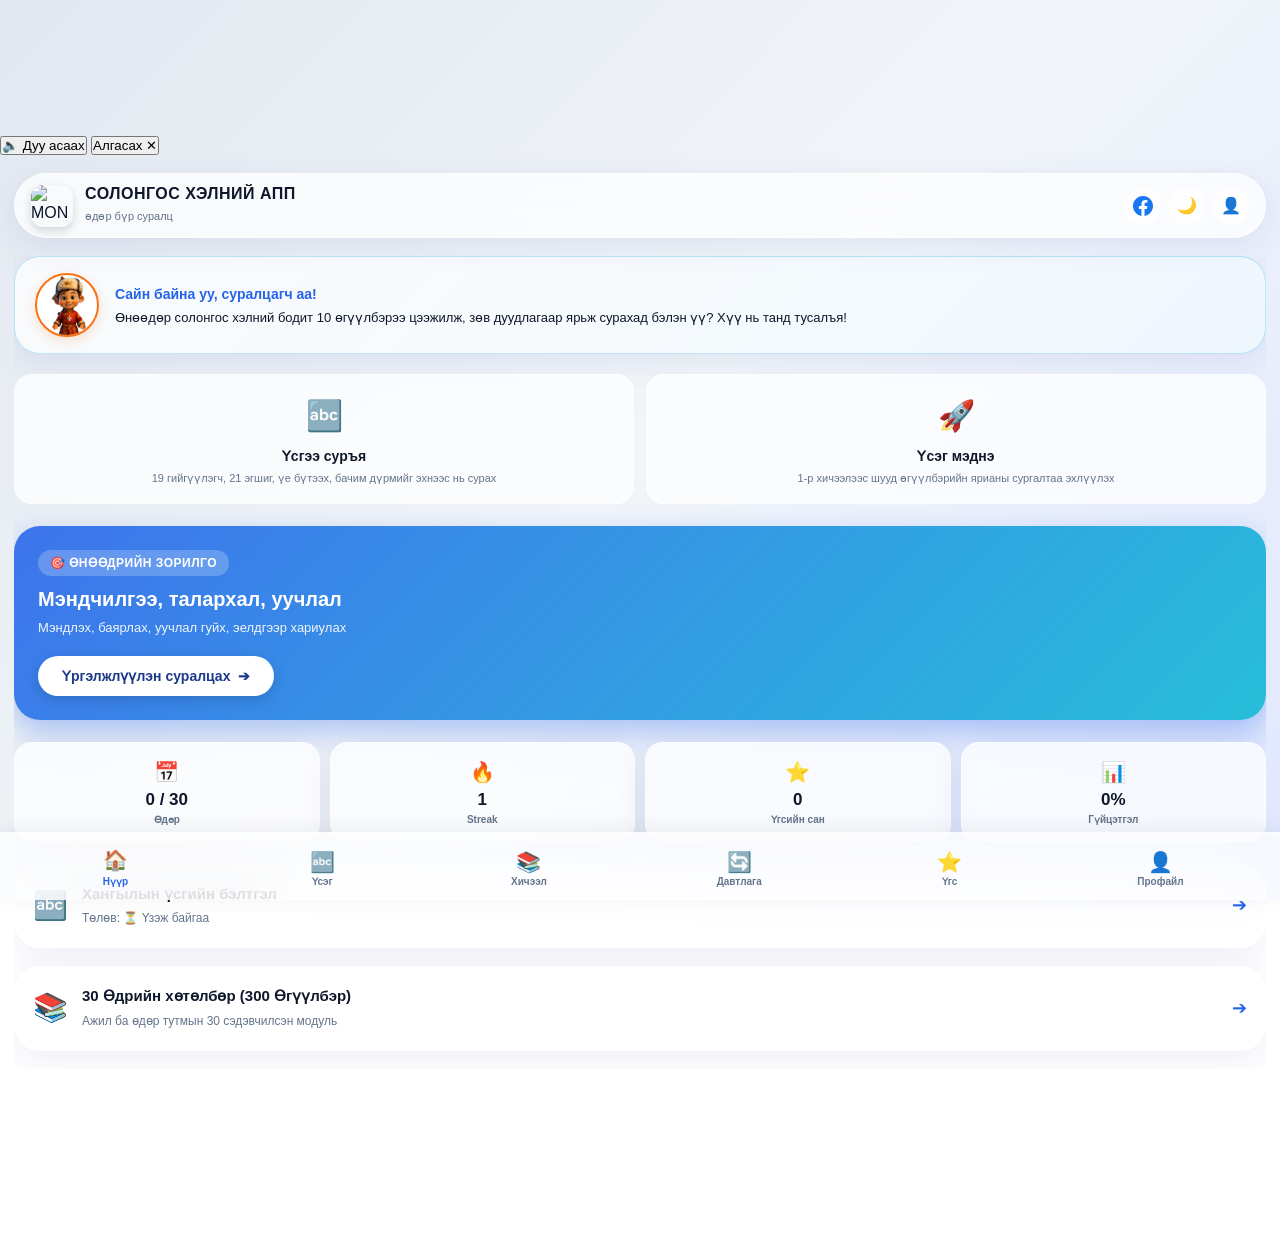
==== commit 89925858: "feat: v67 add 8s intro video, smooth fade-out and offline SW range support" ====
--- a/index.html
+++ b/index.html
@@ -22,6 +22,31 @@
     <div class="app-wallpaper-bg"></div>
     <div class="app-wallpaper-tint"></div>
   </div>
+
+  <!-- Fullscreen 9:16 Intro Video Overlay -->
+  <div id="intro-overlay">
+    <button id="intro-audio-btn" class="intro-ctrl-btn intro-audio-btn" type="button" onclick="App.toggleIntroAudio()" title="Дуу асаах">
+      🔈 <span>Дуу асаах</span>
+    </button>
+    <button id="intro-skip-btn" class="intro-ctrl-btn intro-skip-btn" type="button" onclick="App.dismissIntro()" title="Алгасах">
+      Алгасах ✕
+    </button>
+    <video
+      id="intro-video"
+      poster="assets/intro_poster.jpg"
+      playsinline
+      webkit-playsinline
+      muted
+      preload="auto"
+      src="assets/intro.mp4"
+    ></video>
+  </div>
+  <script>
+    if (sessionStorage.getItem('mm_intro_shown') === '1') {
+      var ov = document.getElementById('intro-overlay');
+      if (ov) ov.style.display = 'none';
+    }
+  </script>
 
   <!-- Main Container -->
   <div class="app-container">
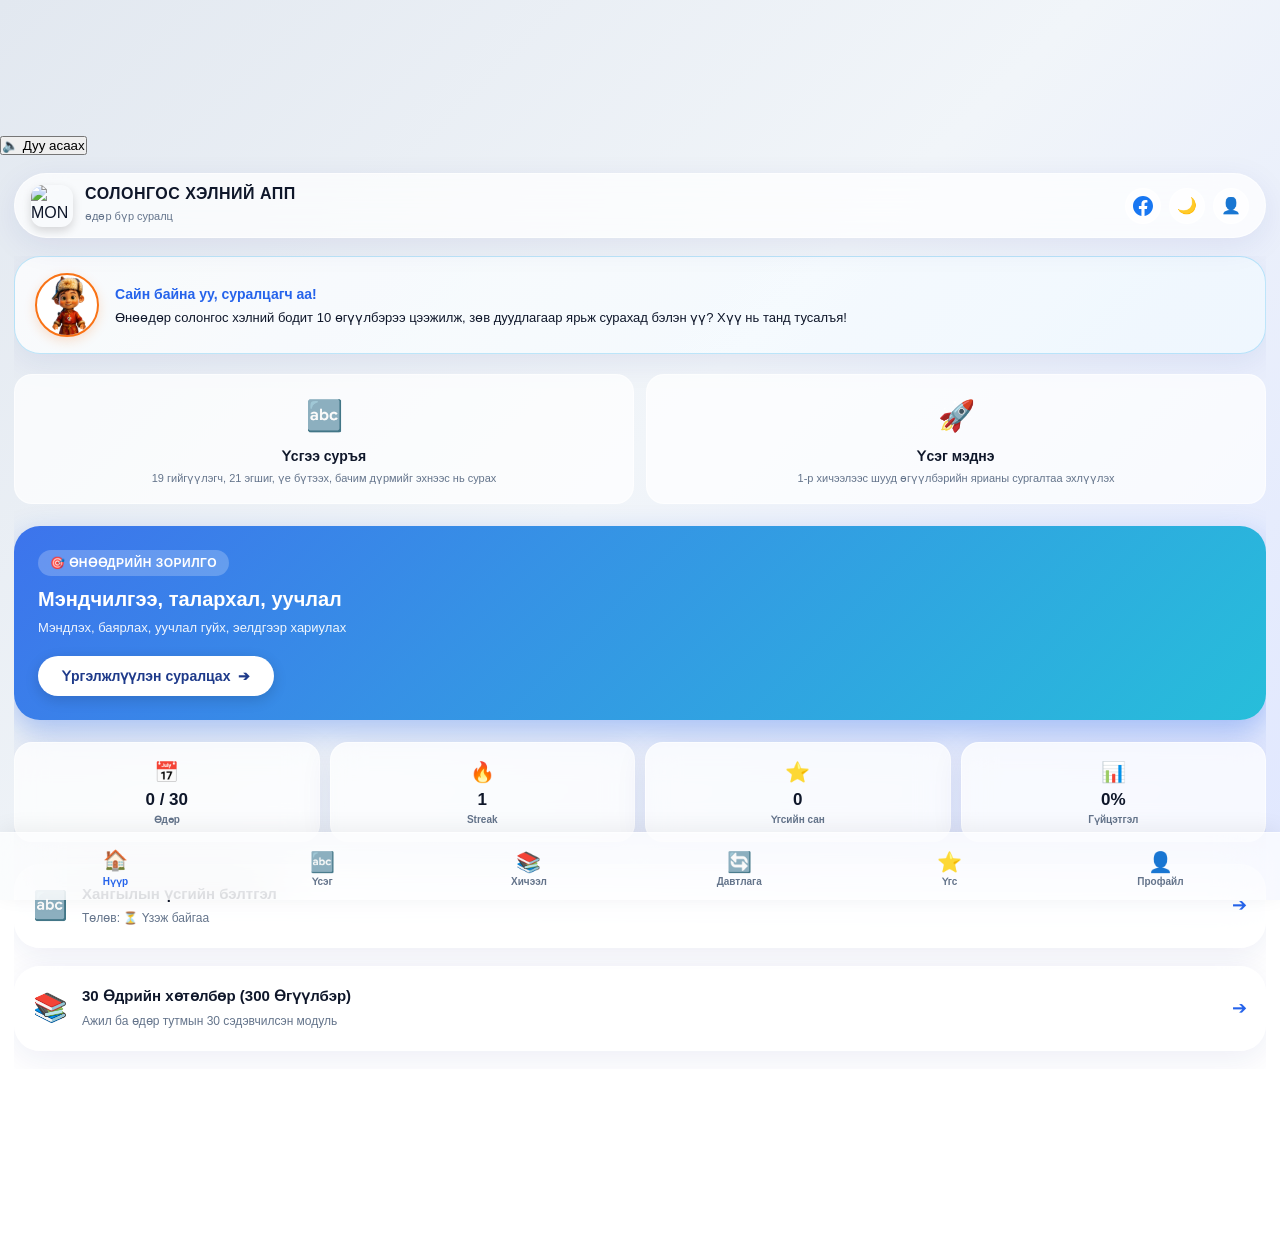
==== commit 430f0396: "feat: v68 intro fullscreen, bottom-right audio, and numbers lesson" ====
--- a/index.html
+++ b/index.html
@@ -27,9 +27,6 @@
   <div id="intro-overlay">
     <button id="intro-audio-btn" class="intro-ctrl-btn intro-audio-btn" type="button" onclick="App.toggleIntroAudio()" title="Дуу асаах">
       🔈 <span>Дуу асаах</span>
-    </button>
-    <button id="intro-skip-btn" class="intro-ctrl-btn intro-skip-btn" type="button" onclick="App.dismissIntro()" title="Алгасах">
-      Алгасах ✕
     </button>
     <video
       id="intro-video"
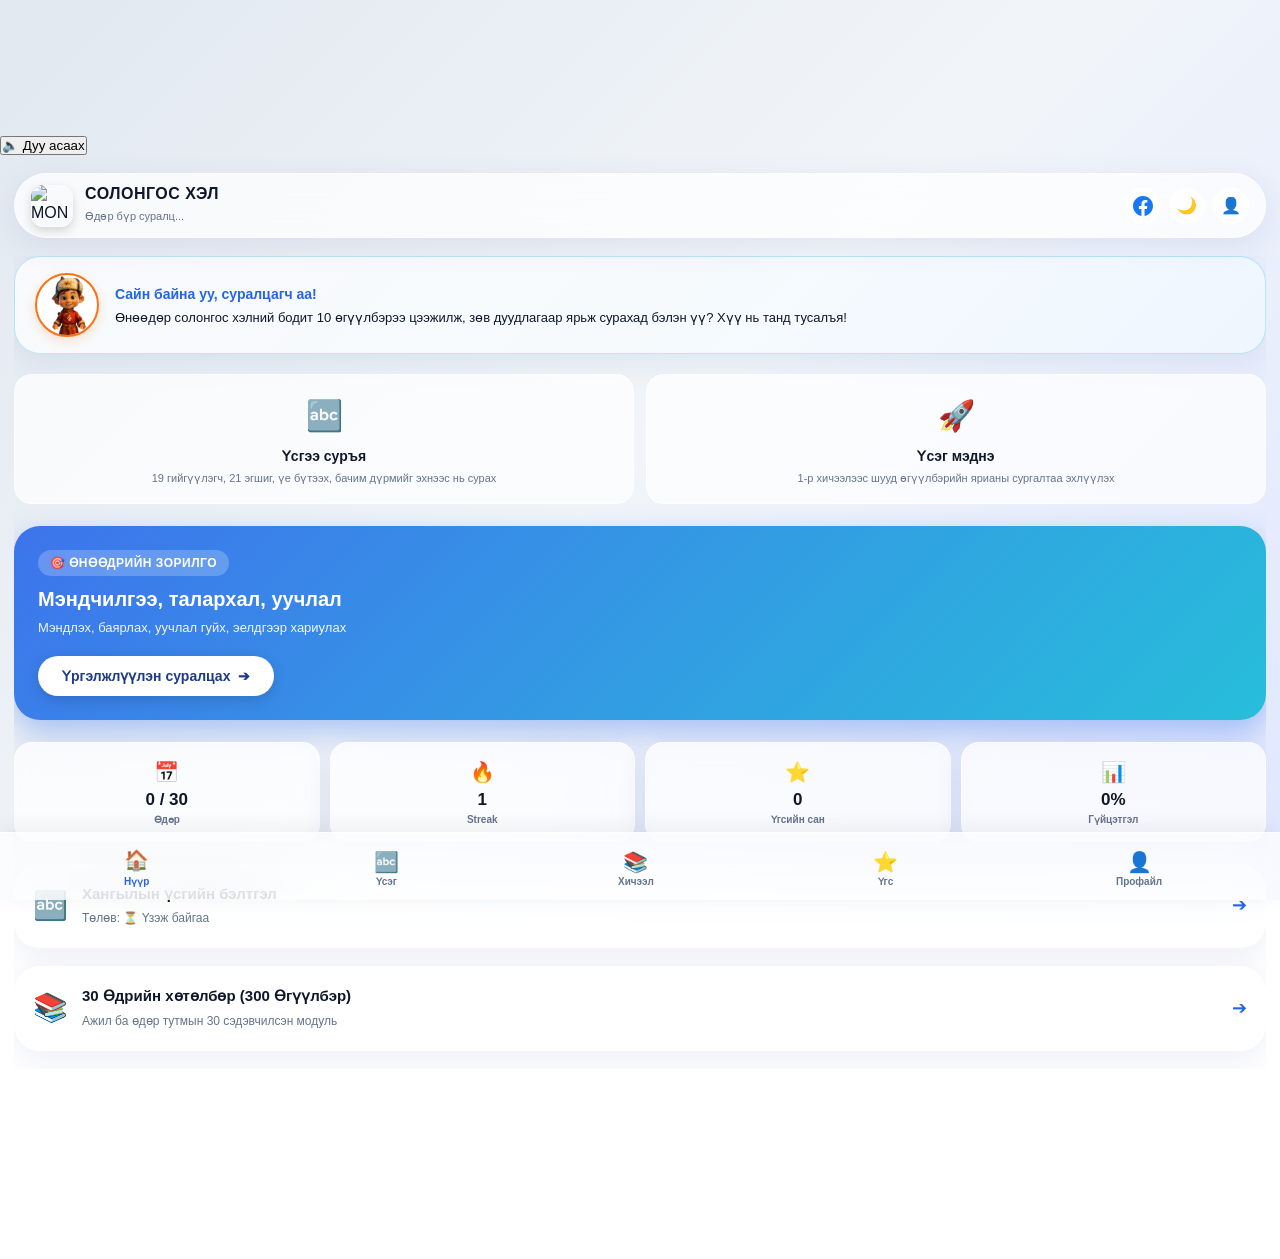
==== commit 6cdcb862: "feat: v72 update header, remove review nav, staggered transitions and neumorphic glass design" ====
--- a/index.html
+++ b/index.html
@@ -35,7 +35,7 @@
       webkit-playsinline
       muted
       preload="auto"
-      src="assets/intro.mp4"
+      src="assets/intro.mp4?v=71"
     ></video>
   </div>
   <script>
@@ -65,8 +65,8 @@
       <div class="header-brand" onclick="App.navigate('home')">
         <img src="assets/mon_kor_logo.png" alt="MON KOR Logo" class="header-logo">
         <div class="brand-titles">
-          <h1>СОЛОНГОС ХЭЛНИЙ АПП</h1>
-          <span class="tagline">өдөр бүр суралц</span>
+          <h1>СОЛОНГОС ХЭЛ</h1>
+          <span class="tagline">Өдөр бүр суралц...</span>
         </div>
       </div>
       <div class="header-actions">
@@ -104,10 +104,6 @@
       <span class="nav-icon">📚</span>
       <span>Хичээл</span>
     </button>
-    <button class="nav-item" data-view="review">
-      <span class="nav-icon">🔄</span>
-      <span>Давтлага</span>
-    </button>
     <button class="nav-item" data-view="vocab">
       <span class="nav-icon">⭐</span>
       <span>Үгс</span>
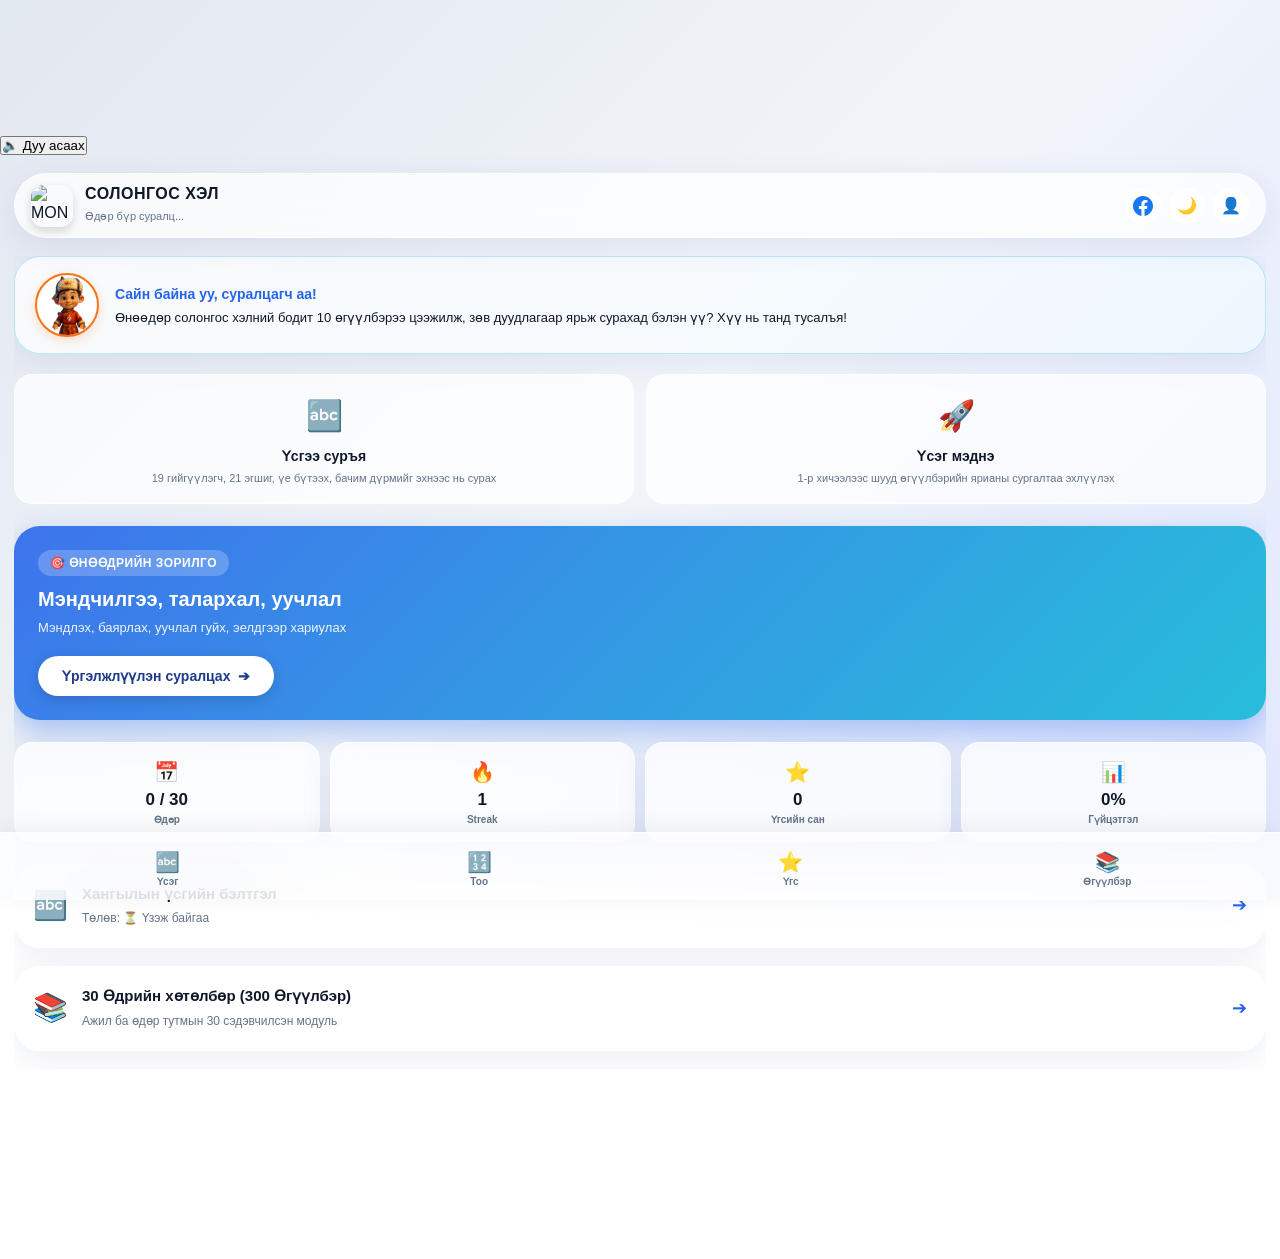
==== commit 6c8a88a3: "Update v74: root index, sw v74, and server.py" ====
--- a/index.html
+++ b/index.html
@@ -92,25 +92,21 @@
 
   <!-- Mobile Bottom Navigation Bar -->
   <nav class="mobile-bottom-nav">
-    <button class="nav-item active" data-view="home">
-      <span class="nav-icon">🏠</span>
-      <span>Нүүр</span>
-    </button>
     <button class="nav-item" data-view="alphabet">
       <span class="nav-icon">🔤</span>
       <span>Үсэг</span>
     </button>
-    <button class="nav-item" data-view="lessons-list">
-      <span class="nav-icon">📚</span>
-      <span>Хичээл</span>
+    <button class="nav-item" data-view="numbers">
+      <span class="nav-icon">🔢</span>
+      <span>Тоо</span>
     </button>
     <button class="nav-item" data-view="vocab">
       <span class="nav-icon">⭐</span>
       <span>Үгс</span>
     </button>
-    <button class="nav-item" data-view="profile">
-      <span class="nav-icon">👤</span>
-      <span>Профайл</span>
+    <button class="nav-item" data-view="lessons-list">
+      <span class="nav-icon">📚</span>
+      <span>Өгүүлбэр</span>
     </button>
   </nav>
 
